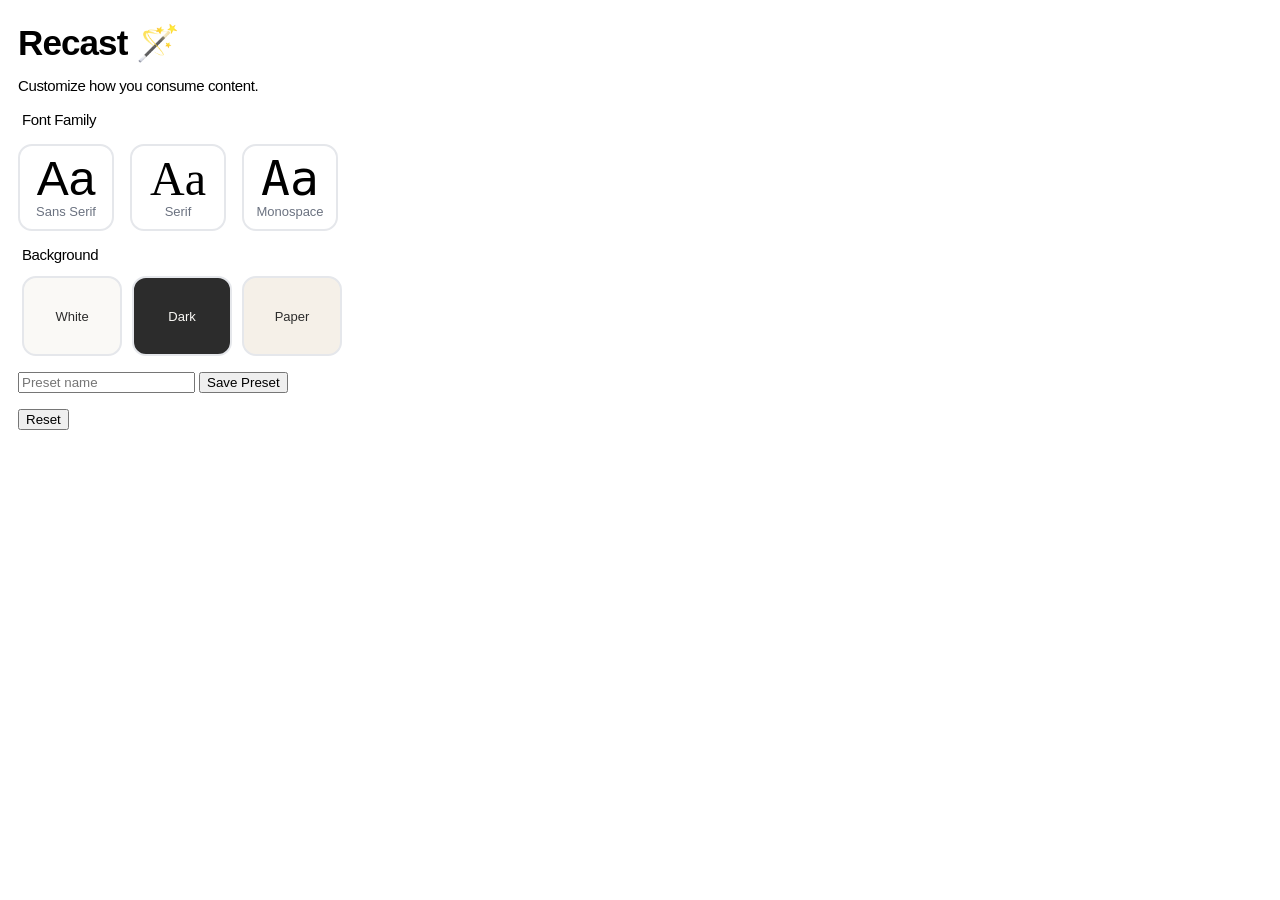
==== recast/popup.html @ fa98fd97 "Updated background colors - changed to three background colors to match font card layout - fixed sav" ====
<!DOCTYPE html>
<html lang="en">
  <head>
    <meta charset="UTF-8" />
    <meta http-equiv="X-UA-Compatible" content="IE=edge" />
    <meta name="viewport" content="width=device-width, initial-scale=1.0" />
    <link rel="stylesheet" href="./popup.css" />
  </head>
  <body>
    <template id="li_template">
      <li>
        <a>
          <h3 class="title">Type Tuner</h3>
          <p class="pathname">Font</p>
        </a>
      </li>
    </template>

    <h1>Recast 🪄</h1>
    <h2>Customize how you consume content.</h2>


  <!-- following tutorial to implement drop down menu. I will be replacing the content with CSS style sheets like Eric mentioned which will take over the page and control the font.
  https://www.codingnepalweb.com/custom-select-menu-html-javascript/#google_vignette  -->
    <!-- <article> 
    <form class="wrapper">
      <div class="select-btn"> -->
        <!-- telling me what inline elements go within form element
        this item is a clickable caption for the font inputs options
        https://www.google.com/search?q=what+inline+elements+need+to+go+inside+%3Cform%3E&sca_esv=91f788fc0d48d683&rlz=1C5CHFA_enCA864CA864&biw=1728&bih=962&sxsrf=ANbL-n4gHsT0a3Y3aX4L5mB_ji6H3YlSgg%3A1775617497151&ei=2cXVafDzCM2A5OMPr-3puA0&ved=0ahUKEwiwxLLRot2TAxVNAHkGHa92GtcQ4dUDCBE&uact=5&oq=what+inline+elements+need+to+go+inside+%3Cform%3E&gs_lp=[base64]&sclient=gws-wiz-serp -->
        <!-- <label>Select font-family</label> -->
        <!-- don't need "search" -->
        <!-- <i>▾</i>
      </div> -->

    <div class="font-section">
      <label>Font Family</label>
      <div class="fonts">
        <button class="font-card" data-font="Sans-serif">
          <span class="font-preview" style="font-family:'Inter', sans-serif;">Aa</span>
          <span class="font-label">Sans Serif</span>
        </button>
        <button class="font-card" data-font="Serif">
          <span class="font-preview" style="font-family: 'Times New Roman', serif;">Aa</span>
          <span class="font-label">Serif</span>
        </button>
        <button class="font-card" data-font="Mono">
          <span class="font-preview" style="font-family: 'Roboto Mono', monospace;">Aa</span>
          <span class="font-label">Monospace</span>
        </button>
      </div>
    </div>

      <div class="content">
        <!-- changed search to option -->
        <ul class="options"></ul>
      </div>
    </form>
  <p id="font-description"></p>

      <div class="bg-color">
        <label>Background</label>
          <div class="bg-swatches" id="bg-swatches">
            <!-- https://developer.mozilla.org/en-US/docs/Web/HTML/How_to/Use_data_attributes -->
            <!-- needed a way to store the hex color value on each swatch button so applyBackground and savePreset could read it back when clicked -->
            <!-- learned that data-color lets me attach the hex value directly to the element so JavaScript can access it with dataset.color without needing a separate variable, easier shortcut for me -->
            <button class="swatch font-card" data-color="#FAF9F6" style="background:#FAF9F6;" title="White">
              <span class="font-label" style="color: #2c2c2c;">White</span>
            </button>
            <button class="swatch font-card" data-color="#2c2c2c" style="background:#2c2c2c;" title="Dark">
              <span class="font-label" style="color: #FAF9F6;">Dark</span>
            </button>
            <button class="swatch font-card" data-color="#F5F0E8" style="background:#F5F0E8;" title="Paper">
              <span class="font-label" style="color: #2c2c2c;">Paper</span>
            </button>
          </div>
      </div>

      <form class="preset-form"> 
        <!-- taken and changed from forms-params-storage tutorial -->
        <!-- https://github.com/typography-interaction-2526/forms-params-storage -->
        <!-- Different types can control what is allowed: https://developer.mozilla.org/en-US/docs/Web/HTML/Element/input -->
        <input id="pre" name="preset" placeholder="Preset name" required type="text">
        <button id="save">Save Preset</button>
      </form>

        <ul id="preset-list"></ul>


      </article>
        <button id="resetBtn">Reset</button>

    
      <script src="script.js"></script>
      <script src="background.js"></script>
      <script src="presets.js"></script>

  </body>
</html>
---- recast/popup.css ----
body {
  width: 20rem;
  padding-inline: 10px;
  padding-block-end: 20px;
  /* width: 300px; */
    border-radius: 12px;
  overflow: hidden;
}

/* pasted from Figma prototype, will change to relative units down the line
https://www.figma.com/design/0U98ZUQkZn9AKklQUUK5xy/Lucy-Trepanier?node-id=302-252&m=dev */

h1 {
  font-family: "Inter", sans-serif;
  color: #000;
  font-size: 35px;
  font-style: normal;
  font-weight: 700;
  line-height: normal;
  letter-spacing: -0.9px;
  padding-block-end: 0;
  margin-block-end: 0;
}

/* pasted from Figma prototype, will change to relative units down the line
https://www.figma.com/design/0U98ZUQkZn9AKklQUUK5xy/Lucy-Trepanier?node-id=302-252&m=dev */

h2 {
  color: #000;
  font-family: "Inter", sans-serif;
  font-size: 15px;
  font-style: normal;
  font-weight: 400;
  line-height: normal;
  letter-spacing: -0.39px;
  padding-block-end: 5px;
}

/* pasted from Figma prototype, will change to relative units down the line
https://www.figma.com/design/0U98ZUQkZn9AKklQUUK5xy/Lucy-Trepanier?node-id=302-252&m=dev */

h3 {
  color: #7F7F7F;
  font-family: "Inter", sans-serif;
  font-size: 9px;
  font-style: normal;
  font-weight: 600;
  line-height: normal;
  letter-spacing: 0.27px;
  padding-block-start: 10px;
}

/* pasted from Figma prototype, will change to relative units down the line
https://www.figma.com/design/0U98ZUQkZn9AKklQUUK5xy/Lucy-Trepanier?node-id=302-252&m=dev */

.font {
  height: 32px;
    /* background: #f0f0f0; */
  /* border: 1px solid #ccc; */
  border-radius: 4px;
  padding-inline-start: 8px;
    /* padding: 8px; */
  display: flex;
  align-items: center;
}

/* pasted from Figma prototype, will change to relative units down the line
https://www.figma.com/design/0U98ZUQkZn9AKklQUUK5xy/Lucy-Trepanier?node-id=302-252&m=dev */


.font-details-row {
  display: flex;
  gap: 10px;
  /* width: 100% */
}

.font-details {
  flex: 1;
  height: 32px;
  /* border: 1px solid #ccc; */
  border-radius: 4px;
  padding-inline-start: 8px;
  display: flex;
  align-items: center;
  margin-block-start: 10px;
}

.font-details-col {
  flex: 1;
}

/* pasted from Figma prototype, will change to relative units down the line
https://www.figma.com/design/0U98ZUQkZn9AKklQUUK5xy/Lucy-Trepanier?node-id=302-252&m=dev */

p {
  color: #000;
  font-family: "Inter", sans-serif;
  font-size: 13px;
  font-style: normal;
  font-weight: 400;
  line-height: normal;
  letter-spacing: -0.39px;
}

ul {
  list-style-type: none;
  padding-inline-start: 0;
  margin: 0;
}

li:nth-child(odd) {
  background: #80808030;
}

li:nth-child(even) {
  background: #ffffff;
}

h3,
p {
  margin: 0;
}

.select-btn{
  display: flex;
  /* flex-direction: column; */
  gap: 10px;
  padding-block: 10px;
  padding-inline-start: 13px;
  border: 1px solid #ccc;
  border-radius: 7px;
  justify-content: space-between;
  padding-inline-end: 15px;
  justify-content: space-between;

  span {
    color: #000;
    font-family: "Inter", sans-serif;
    font-size: 13px;
    font-style: normal;
    font-weight: 400;
    line-height: normal;
    letter-spacing: -0.39px;
  }

  i {
    font-size: larger;
  }
}

.wrapper.active .select-btn i{
  transform: rotate(-180deg);
}
.content{
  display: none;
  /* padding: 20px; */
  /* margin-top: 15px; */
  /* background: #fff; */
  border-radius: 7px;
  /* box-shadow: 0 10px 25px rgba(0,0,0,0.1); */
}
.wrapper.active .content{
  display: block;
}

.content .options{

  color: #000;
  font-family: "Inter", sans-serif;
  font-size: 13px;
  font-style: normal;
  font-weight: 400;
  line-height: normal;
  letter-spacing: -0.39px;

}
.options::-webkit-scrollbar{
  width: 7px;
}
.options::-webkit-scrollbar-track{
  background: #f1f1f1;
  border-radius: 25px;
}
.options::-webkit-scrollbar-thumb{
  background: #ccc;
  border-radius: 25px;
}

.options li {
  height: 35px;
  padding-inline-start: 13px;
  font-size: 13px;
  border-radius: 0;
  display: flex;
  align-items: center;
}

#resetBtn {
  margin-block-start: 1rem;
}

/* from figma why I have px */

#font-description {
  color:#757575;
  margin-block-start: 8px;
  font-family: "Inter", sans-serif;
  font-size: 13px;
  letter-spacing: -0.39px;
  padding-inline-start: 4px;
}

#font-description:empty {
    display: none;
}

label {
  display: block;
  margin-block-end: 8px;
  /* margin-block-start: 15px; */
  padding-inline-start: 4px;
  color: black;
  font-family: "Inter", sans-serif;
  font-size: 15px;
  font-weight: 500;
  letter-spacing: -0.39px;
}

.bg-swatches {
  display: flex;
  gap: 10px;
  padding-inline-start: 4px;
}

/* from figma why I have px */

.swatch {
  width: 35px;
  height: 35px;
  border-radius: 3px;
  border: 1px solid #757575;
}

.preset-form {
    margin-block-start: 1rem;
}

/* from figma, using px and the extension is so small */

.fonts {
  display: flex;
  flex-direction: row;
  gap: 16px;
  margin-block-end: 15px;
}

.font-section {
  display: flex;
  flex-direction: column;
  gap: 8px;
}


.font-card {
  display: flex;
  flex: 1;
  flex-direction: column;
  align-items: center;
  justify-content: center;
  gap: 8px;
  border-radius: 14px;
  border: 2px solid #E5E7EB;
  background: white;
  cursor: pointer;
  padding-block: 10px;
}

.font-preview {
  padding-block-start: 5px;
  font-size: 48px;
  font-weight: 500;
  line-height: 35px;
}

.font-label {
  font-size: 13px;
  color: #6B7280;
  /* padding-block-start: 15px; */
}

.swatch.font-card {
  width: 100px;
  height: 80px;
  border-radius: 14px;
  flex: none;
  margin-block-start: 5px;
}
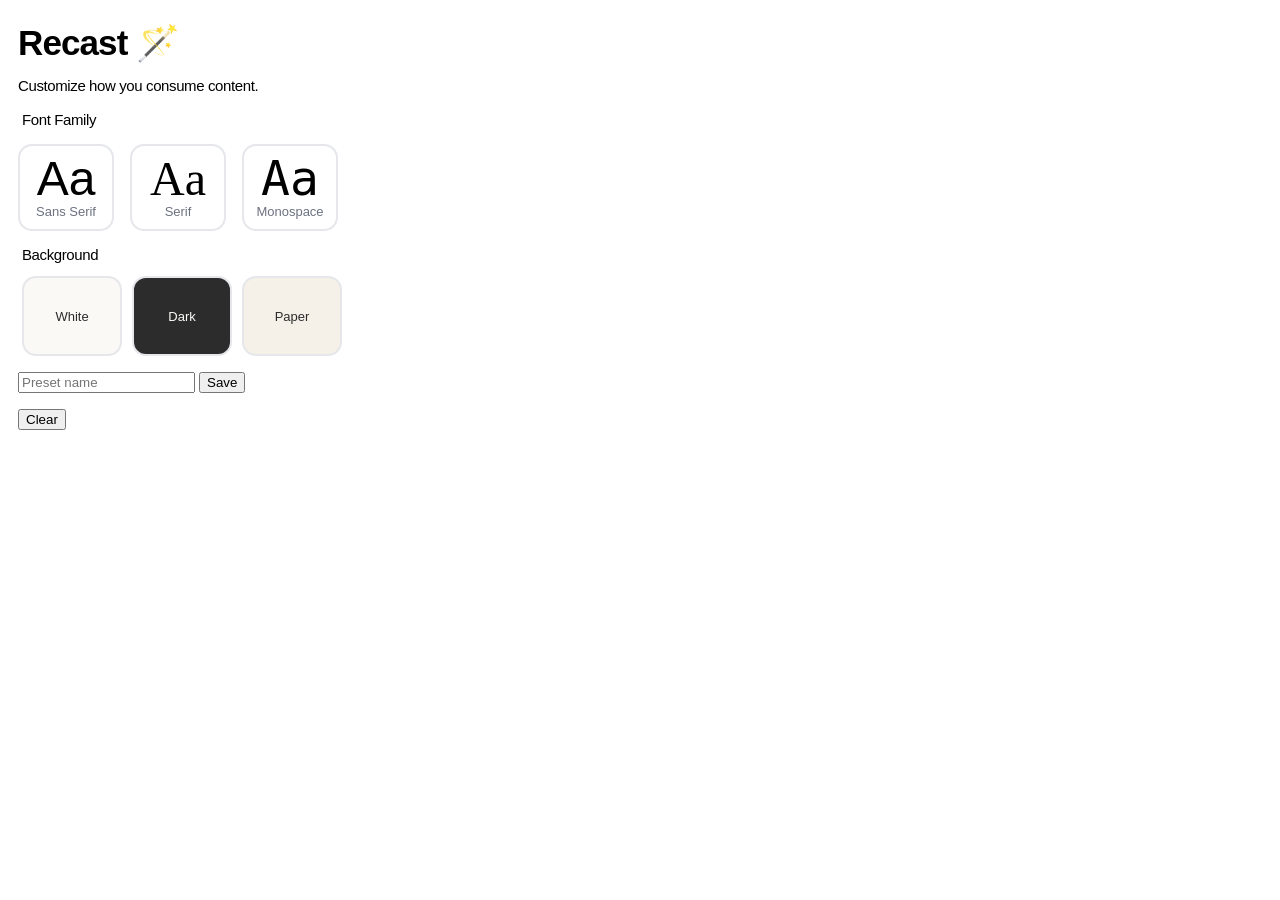
==== commit ca253bc8: "Favicon and feedback - added border on select - new icon I designed" ====
--- a/recast/popup.html
+++ b/recast/popup.html
@@ -81,14 +81,14 @@
         <!-- https://github.com/typography-interaction-2526/forms-params-storage -->
         <!-- Different types can control what is allowed: https://developer.mozilla.org/en-US/docs/Web/HTML/Element/input -->
         <input id="pre" name="preset" placeholder="Preset name" required type="text">
-        <button id="save">Save Preset</button>
+        <button id="save">Save</button>
       </form>
 
         <ul id="preset-list"></ul>
 
 
       </article>
-        <button id="resetBtn">Reset</button>
+        <button id="resetBtn">Clear</button>
 
     
       <script src="script.js"></script>
--- a/recast/popup.css
+++ b/recast/popup.css
@@ -295,3 +295,7 @@
   flex: none;
   margin-block-start: 5px;
 }
+
+.font-card.active {
+  border: 2px solid #000;
+}
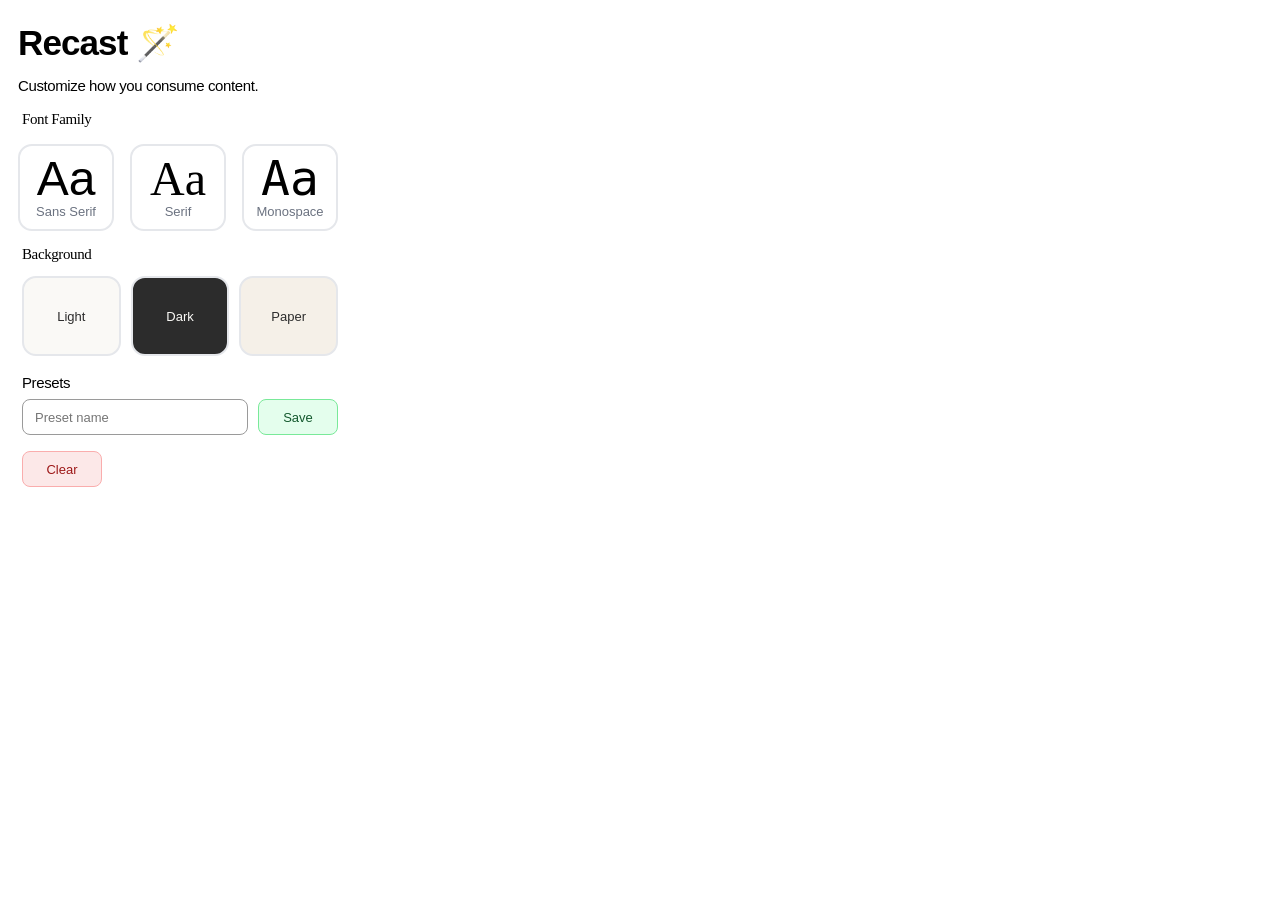
==== commit b26d8d2e: "Preset styling - changed button forms - updated preset list styling - removed old classes - renaming" ====
--- a/recast/popup.html
+++ b/recast/popup.html
@@ -64,8 +64,8 @@
             <!-- https://developer.mozilla.org/en-US/docs/Web/HTML/How_to/Use_data_attributes -->
             <!-- needed a way to store the hex color value on each swatch button so applyBackground and savePreset could read it back when clicked -->
             <!-- learned that data-color lets me attach the hex value directly to the element so JavaScript can access it with dataset.color without needing a separate variable, easier shortcut for me -->
-            <button class="swatch font-card" data-color="#FAF9F6" style="background:#FAF9F6;" title="White">
-              <span class="font-label" style="color: #2c2c2c;">White</span>
+            <button class="swatch font-card" data-color="#FAF9F6" style="background:#FAF9F6;" title="Light">
+              <span class="font-label" style="color: #2c2c2c;">Light</span>
             </button>
             <button class="swatch font-card" data-color="#2c2c2c" style="background:#2c2c2c;" title="Dark">
               <span class="font-label" style="color: #FAF9F6;">Dark</span>
@@ -76,15 +76,21 @@
           </div>
       </div>
 
+      <div class="preset-section">
+        <p class="preset-title">Presets</p>
+
       <form class="preset-form"> 
         <!-- taken and changed from forms-params-storage tutorial -->
         <!-- https://github.com/typography-interaction-2526/forms-params-storage -->
         <!-- Different types can control what is allowed: https://developer.mozilla.org/en-US/docs/Web/HTML/Element/input -->
         <input id="pre" name="preset" placeholder="Preset name" required type="text">
-        <button id="save">Save</button>
+        <!-- https://developer.mozilla.org/en-US/docs/Web/HTML/Reference/Elements/input/submit -->
+        <!-- based on michaels feedback using input for user text entry and submit for handling save action -->
+         <button type="submit">Save</button>
       </form>
 
         <ul id="preset-list"></ul>
+      </div>
 
 
       </article>
--- a/recast/popup.css
+++ b/recast/popup.css
@@ -53,45 +53,6 @@
 /* pasted from Figma prototype, will change to relative units down the line
 https://www.figma.com/design/0U98ZUQkZn9AKklQUUK5xy/Lucy-Trepanier?node-id=302-252&m=dev */
 
-.font {
-  height: 32px;
-    /* background: #f0f0f0; */
-  /* border: 1px solid #ccc; */
-  border-radius: 4px;
-  padding-inline-start: 8px;
-    /* padding: 8px; */
-  display: flex;
-  align-items: center;
-}
-
-/* pasted from Figma prototype, will change to relative units down the line
-https://www.figma.com/design/0U98ZUQkZn9AKklQUUK5xy/Lucy-Trepanier?node-id=302-252&m=dev */
-
-
-.font-details-row {
-  display: flex;
-  gap: 10px;
-  /* width: 100% */
-}
-
-.font-details {
-  flex: 1;
-  height: 32px;
-  /* border: 1px solid #ccc; */
-  border-radius: 4px;
-  padding-inline-start: 8px;
-  display: flex;
-  align-items: center;
-  margin-block-start: 10px;
-}
-
-.font-details-col {
-  flex: 1;
-}
-
-/* pasted from Figma prototype, will change to relative units down the line
-https://www.figma.com/design/0U98ZUQkZn9AKklQUUK5xy/Lucy-Trepanier?node-id=302-252&m=dev */
-
 p {
   color: #000;
   font-family: "Inter", sans-serif;
@@ -108,103 +69,16 @@
   margin: 0;
 }
 
-li:nth-child(odd) {
-  background: #80808030;
-}
-
-li:nth-child(even) {
-  background: #ffffff;
-}
-
 h3,
 p {
   margin: 0;
 }
 
-.select-btn{
-  display: flex;
-  /* flex-direction: column; */
-  gap: 10px;
-  padding-block: 10px;
-  padding-inline-start: 13px;
-  border: 1px solid #ccc;
-  border-radius: 7px;
-  justify-content: space-between;
-  padding-inline-end: 15px;
-  justify-content: space-between;
-
-  span {
-    color: #000;
-    font-family: "Inter", sans-serif;
-    font-size: 13px;
-    font-style: normal;
-    font-weight: 400;
-    line-height: normal;
-    letter-spacing: -0.39px;
-  }
-
-  i {
-    font-size: larger;
-  }
-}
-
-.wrapper.active .select-btn i{
-  transform: rotate(-180deg);
-}
-.content{
-  display: none;
-  /* padding: 20px; */
-  /* margin-top: 15px; */
-  /* background: #fff; */
-  border-radius: 7px;
-  /* box-shadow: 0 10px 25px rgba(0,0,0,0.1); */
-}
-.wrapper.active .content{
-  display: block;
-}
-
-.content .options{
-
-  color: #000;
-  font-family: "Inter", sans-serif;
-  font-size: 13px;
-  font-style: normal;
-  font-weight: 400;
-  line-height: normal;
-  letter-spacing: -0.39px;
-
-}
-.options::-webkit-scrollbar{
-  width: 7px;
-}
-.options::-webkit-scrollbar-track{
-  background: #f1f1f1;
-  border-radius: 25px;
-}
-.options::-webkit-scrollbar-thumb{
-  background: #ccc;
-  border-radius: 25px;
-}
-
-.options li {
-  height: 35px;
-  padding-inline-start: 13px;
-  font-size: 13px;
-  border-radius: 0;
-  display: flex;
-  align-items: center;
-}
-
-#resetBtn {
-  margin-block-start: 1rem;
-}
-
 /* from figma why I have px */
 
 #font-description {
   color:#757575;
   margin-block-start: 8px;
-  font-family: "Inter", sans-serif;
   font-size: 13px;
   letter-spacing: -0.39px;
   padding-inline-start: 4px;
@@ -220,7 +94,6 @@
   /* margin-block-start: 15px; */
   padding-inline-start: 4px;
   color: black;
-  font-family: "Inter", sans-serif;
   font-size: 15px;
   font-weight: 500;
   letter-spacing: -0.39px;
@@ -230,19 +103,6 @@
   display: flex;
   gap: 10px;
   padding-inline-start: 4px;
-}
-
-/* from figma why I have px */
-
-.swatch {
-  width: 35px;
-  height: 35px;
-  border-radius: 3px;
-  border: 1px solid #757575;
-}
-
-.preset-form {
-    margin-block-start: 1rem;
 }
 
 /* from figma, using px and the extension is so small */
@@ -259,7 +119,6 @@
   flex-direction: column;
   gap: 8px;
 }
-
 
 .font-card {
   display: flex;
@@ -292,10 +151,94 @@
   width: 100px;
   height: 80px;
   border-radius: 14px;
-  flex: none;
+  /* flex: none; */
   margin-block-start: 5px;
 }
 
-.font-card.active {
+.font-section .font-card.active {
   border: 2px solid #000;
 }
+
+#bg-swatches .swatch.active {
+  border: 2px solid #000;
+}
+
+#bg-swatches .dark-swatch.active {
+  border: 2px solid #2c2c2c;
+  outline: 2px solid #fff;
+  outline-offset: 2px;
+}
+
+.preset-section {
+  margin-block-start: 18px;
+}
+
+.preset-title {
+  font-size: 15px;
+  font-weight: 500;
+  color: #000;
+  margin-block: 8px;
+  margin-inline-start: 4px;
+}
+
+.preset-form {
+  display: flex;
+  gap: 10px;
+  padding-inline-start: 4px;
+  align-items: stretch;
+}
+
+.preset-form input {
+  flex: 1;
+  min-width: 0;
+  padding-block: 8px;
+  padding-inline: 12px;
+  border: 1px solid #9a9a9a;
+  border-radius: 8px;
+  font-size: 13px;
+  height: 36px;
+  box-sizing: border-box;
+}
+
+.preset-form button,
+#preset-list button,
+#resetBtn {
+  width: 80px;
+  height: 36px;
+  box-sizing: border-box;
+  border: 1px solid #bfc3c9;
+  border-radius: 8px;
+  background: #f7f7f7;
+  font-size: 13px;
+  cursor: pointer;
+  flex-shrink: 0;
+}
+
+#preset-list {
+  margin-block-start: 4px;
+  padding-inline-start: 0;
+}
+
+#preset-list li {
+  display: flex;
+  align-items: center;
+  justify-content: space-between;
+  padding-block: 10px;
+  border-bottom: 1px solid #d9d9d9;
+  font-size: 13px;
+  padding-inline-start: 4px;
+}
+
+#resetBtn {
+  background: #fce8e8;
+  border-color: #faadad;
+  color: #9d1818;
+  margin-block-start: 12px;
+  margin-inline-start: 4px;
+}
+
+.preset-form button {
+  background: #e4feed;
+  border-color: #79e999;
+  color: #14592e;
+}
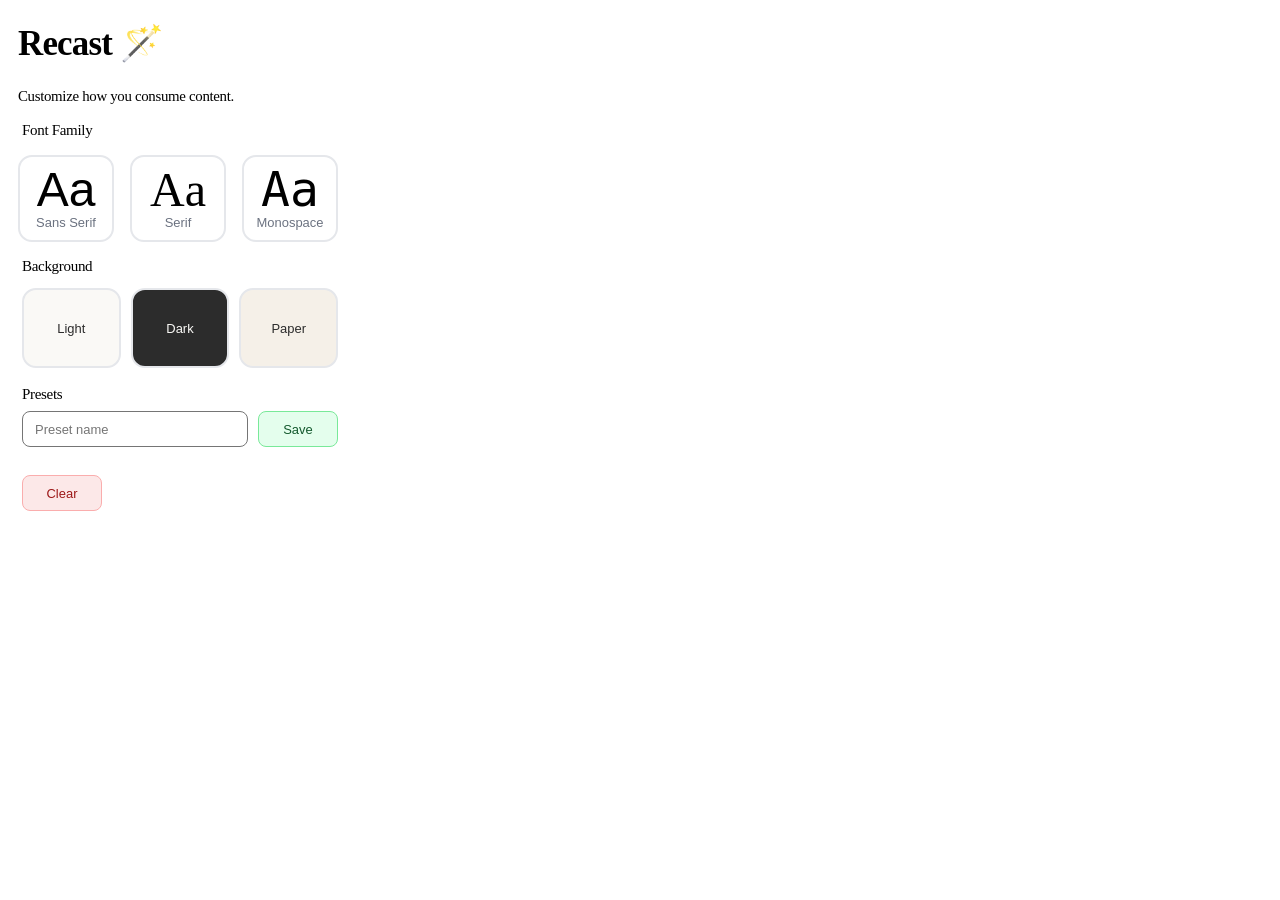
==== commit 0ebf25fc: "Added reset + cleaned CSS - reordered, deleted comments, made variables for CSS structure - converte" ====
--- a/recast/popup.html
+++ b/recast/popup.html
@@ -4,6 +4,7 @@
     <meta charset="UTF-8" />
     <meta http-equiv="X-UA-Compatible" content="IE=edge" />
     <meta name="viewport" content="width=device-width, initial-scale=1.0" />
+    <link href="reset.css"rel="stylesheet">
     <link rel="stylesheet" href="./popup.css" />
   </head>
   <body>
@@ -76,6 +77,8 @@
           </div>
       </div>
 
+      <p id="bg-description"></p>
+
       <div class="preset-section">
         <p class="preset-title">Presets</p>
 
--- a/recast/popup.css
+++ b/recast/popup.css
@@ -1,72 +1,57 @@
+:root {
+  --font: "Inter", sans-serif;
+  --color-text: #000;
+  --color-muted: #757575;
+  --color-border: #E5E7EB;
+  --color-dark: #2c2c2c;
+  --radius-card: 14px;
+  --radius-btn: 8px;
+}
+
 body {
   width: 20rem;
-  padding-inline: 10px;
-  padding-block-end: 20px;
-  /* width: 300px; */
-    border-radius: 12px;
+  padding-inline: 0.625rem;
+  padding-block-end: 1.25rem;
+  border-radius: 12px;
   overflow: hidden;
 }
 
-/* pasted from Figma prototype, will change to relative units down the line
-https://www.figma.com/design/0U98ZUQkZn9AKklQUUK5xy/Lucy-Trepanier?node-id=302-252&m=dev */
+h1, h2, h3, p {
+  font-family: var(--font-main);
+  color: var(--color-text);
+  font-style: normal;
+  line-height: normal;
+}
 
 h1 {
-  font-family: "Inter", sans-serif;
-  color: #000;
-  font-size: 35px;
-  font-style: normal;
+  font-size: 2.18rem;
   font-weight: 700;
-  line-height: normal;
-  letter-spacing: -0.9px;
-  padding-block-end: 0;
-  margin-block-end: 0;
-}
-
-/* pasted from Figma prototype, will change to relative units down the line
-https://www.figma.com/design/0U98ZUQkZn9AKklQUUK5xy/Lucy-Trepanier?node-id=302-252&m=dev */
+  letter-spacing: -0.05rem;
+}
 
 h2 {
-  color: #000;
-  font-family: "Inter", sans-serif;
-  font-size: 15px;
-  font-style: normal;
+  font-size: 0.93rem;
   font-weight: 400;
-  line-height: normal;
-  letter-spacing: -0.39px;
-  padding-block-end: 5px;
-}
-
-/* pasted from Figma prototype, will change to relative units down the line
-https://www.figma.com/design/0U98ZUQkZn9AKklQUUK5xy/Lucy-Trepanier?node-id=302-252&m=dev */
+  letter-spacing: -0.02rem;
+  padding-block-end: 0.31rem;
+}
 
 h3 {
-  color: #7F7F7F;
-  font-family: "Inter", sans-serif;
-  font-size: 9px;
-  font-style: normal;
+  color: var(--color-muted);
+  font-size: 0.56rem;
   font-weight: 600;
-  line-height: normal;
-  letter-spacing: 0.27px;
-  padding-block-start: 10px;
-}
-
-/* pasted from Figma prototype, will change to relative units down the line
-https://www.figma.com/design/0U98ZUQkZn9AKklQUUK5xy/Lucy-Trepanier?node-id=302-252&m=dev */
+  letter-spacing: 0.016rem;
+  padding-block-start: 0.625rem;
+}
 
 p {
-  color: #000;
-  font-family: "Inter", sans-serif;
-  font-size: 13px;
-  font-style: normal;
+  font-size: 0.812rem;
   font-weight: 400;
-  line-height: normal;
-  letter-spacing: -0.39px;
+  letter-spacing: -0.02rem;
 }
 
 ul {
   list-style-type: none;
-  padding-inline-start: 0;
-  margin: 0;
 }
 
 h3,
@@ -74,50 +59,48 @@
   margin: 0;
 }
 
-/* from figma why I have px */
+label {
+  display: block;
+  margin-block-end: 0.5rem;
+  padding-inline-start: 0.25rem;
+  color: black;
+  font-size: 0.94rem;
+  font-weight: 500;
+  letter-spacing: -0.02rem;
+}
+
+#font-description,
+#bg-description {
+  color: var(--color-muted);
+  font-size: 0.81rem;
+}
 
 #font-description {
-  color:#757575;
-  margin-block-start: 8px;
-  font-size: 13px;
-  letter-spacing: -0.39px;
-  padding-inline-start: 4px;
+  margin-block-end: 0.63rem;
 }
 
 #font-description:empty {
     display: none;
 }
 
-label {
-  display: block;
-  margin-block-end: 8px;
-  /* margin-block-start: 15px; */
-  padding-inline-start: 4px;
-  color: black;
-  font-size: 15px;
-  font-weight: 500;
-  letter-spacing: -0.39px;
-}
-
-.bg-swatches {
-  display: flex;
-  gap: 10px;
-  padding-inline-start: 4px;
-}
-
-/* from figma, using px and the extension is so small */
+#bg-description {
+  padding-block-start: 0.94rem;
+}
+
+#bg-description:empty {
+    display: none;
+}
+
+.font-section {
+  display: flex;
+  flex-direction: column;
+  gap: 0.5rem;
+}
 
 .fonts {
   display: flex;
   flex-direction: row;
-  gap: 16px;
-  margin-block-end: 15px;
-}
-
-.font-section {
-  display: flex;
-  flex-direction: column;
-  gap: 8px;
+  gap: 1rem;
 }
 
 .font-card {
@@ -126,119 +109,144 @@
   flex-direction: column;
   align-items: center;
   justify-content: center;
-  gap: 8px;
-  border-radius: 14px;
-  border: 2px solid #E5E7EB;
+  gap: 0.5rem;
+  border-radius: var(--radius-card);
+  border: 0.13rem solid var(--color-border);
   background: white;
   cursor: pointer;
-  padding-block: 10px;
+  padding-block: 0.63rem;
 }
 
 .font-preview {
-  padding-block-start: 5px;
-  font-size: 48px;
+  padding-block-start: 0.31rem;
+  font-size: 3rem;
   font-weight: 500;
-  line-height: 35px;
+  line-height: 2.19rem;
 }
 
 .font-label {
-  font-size: 13px;
+  font-size: 0.81rem;
   color: #6B7280;
-  /* padding-block-start: 15px; */
 }
 
 .swatch.font-card {
-  width: 100px;
-  height: 80px;
-  border-radius: 14px;
-  /* flex: none; */
-  margin-block-start: 5px;
+  width: 6.25rem;
+  height: 5rem;
+  border-radius: var(--radius-card);
+  margin-block-start: 0.31rem;
 }
 
 .font-section .font-card.active {
-  border: 2px solid #000;
+  border: 0.13rem solid var(--color-text);
+}
+
+.bg-swatches {
+  display: flex;
+  gap: 0.63rem;
+  padding-inline-start: 0.25rem;
 }
 
 #bg-swatches .swatch.active {
-  border: 2px solid #000;
+  border: 0.13rem solid var(--color-text);
 }
 
 #bg-swatches .dark-swatch.active {
-  border: 2px solid #2c2c2c;
-  outline: 2px solid #fff;
-  outline-offset: 2px;
+  border: 0.13rem solid var(--color-dark);
+  outline: 0.13rem solid #fff;
+  outline-offset: 0.13rem;
 }
 
 .preset-section {
-  margin-block-start: 18px;
+  margin-block-start: 1.13rem;
 }
 
 .preset-title {
-  font-size: 15px;
+  font-size: 0.94rem;
   font-weight: 500;
-  color: #000;
-  margin-block: 8px;
-  margin-inline-start: 4px;
+  color: var(--color-text);
+  margin-block: 0.5rem;
+  margin-inline-start: 0.25rem;
 }
 
 .preset-form {
   display: flex;
-  gap: 10px;
-  padding-inline-start: 4px;
+  gap: 0.63rem;
+  padding-inline-start: 0.25rem;
   align-items: stretch;
 }
 
 .preset-form input {
   flex: 1;
   min-width: 0;
-  padding-block: 8px;
-  padding-inline: 12px;
-  border: 1px solid #9a9a9a;
-  border-radius: 8px;
-  font-size: 13px;
-  height: 36px;
-  box-sizing: border-box;
+  padding-block: 0.5rem;
+  padding-inline: 0.75rem;
+  border: 0.06rem solid var(--color-muted);
+  border-radius: var(--radius-btn);
+  font-size: 0.81rem;
+  height: 2.25rem;
+  box-sizing: border-box;
+}
+
+#preset-list {
+  width: 100%;
+  padding-inline-start: 0.25rem;
+}
+
+#preset-list li {
+  display: flex;
+  align-items: center;
+  justify-content: space-between;
+  padding-block: 0.63rem;
+  padding-inline-start: 0.75rem;
+  padding-inline-end: 0.5rem;
+  font-size: 0.94rem;
+  border-radius: 0.63rem;
+  box-sizing: border-box;
+  overflow: hidden;
+  margin-block: 0.5rem;
+}
+
+/* buttons don't inherit text color from their parent by default due to browser default styles */
+/* https://developer.mozilla.org/en-US/docs/Web/CSS/inherit */
+/* I learned that color, inherit passes the color down from the li so the delete button matches whether the preset is light or dark without me having to set it twice */
+#preset-list button {
+  width: 4.25rem;
+  height: auto;
+  font-size: 0.81rem;
+  padding-block: 0.38rem;
+  padding-inline: 0.56rem;
+  color: inherit;
+  flex-shrink: 0;
+  box-sizing: border-box;
+  border-radius: var(--radius-btn);
+  cursor: pointer;
+  background: rgba(190, 190, 190, 0.222);
+  border: 0.03rem solid rgba(128, 128, 128, 0.25);
 }
 
 .preset-form button,
-#preset-list button,
 #resetBtn {
-  width: 80px;
-  height: 36px;
-  box-sizing: border-box;
-  border: 1px solid #bfc3c9;
-  border-radius: 8px;
+  width: 5rem;
+  height: 2.25rem;
+  box-sizing: border-box;
+  border: 0.06rem solid #bfc3c9;
+  border-radius: var(--radius-btn);
   background: #f7f7f7;
-  font-size: 13px;
+  font-size: 0.81rem;
   cursor: pointer;
   flex-shrink: 0;
 }
 
-#preset-list {
-  margin-block-start: 4px;
-  padding-inline-start: 0;
-}
-
-#preset-list li {
-  display: flex;
-  align-items: center;
-  justify-content: space-between;
-  padding-block: 10px;
-  border-bottom: 1px solid #d9d9d9;
-  font-size: 13px;
-  padding-inline-start: 4px;
+.preset-form button {
+  background: #e4feed;
+  border-color: #79e999;
+  color: #14592e;
 }
 
 #resetBtn {
   background: #fce8e8;
   border-color: #faadad;
   color: #9d1818;
-  margin-block-start: 12px;
-  margin-inline-start: 4px;
-}
-
-.preset-form button {
-  background: #e4feed;
-  border-color: #79e999;
-  color: #14592e;
+  margin-block-start: 0.75rem;
+  margin-inline-start: 0.25rem;
 }
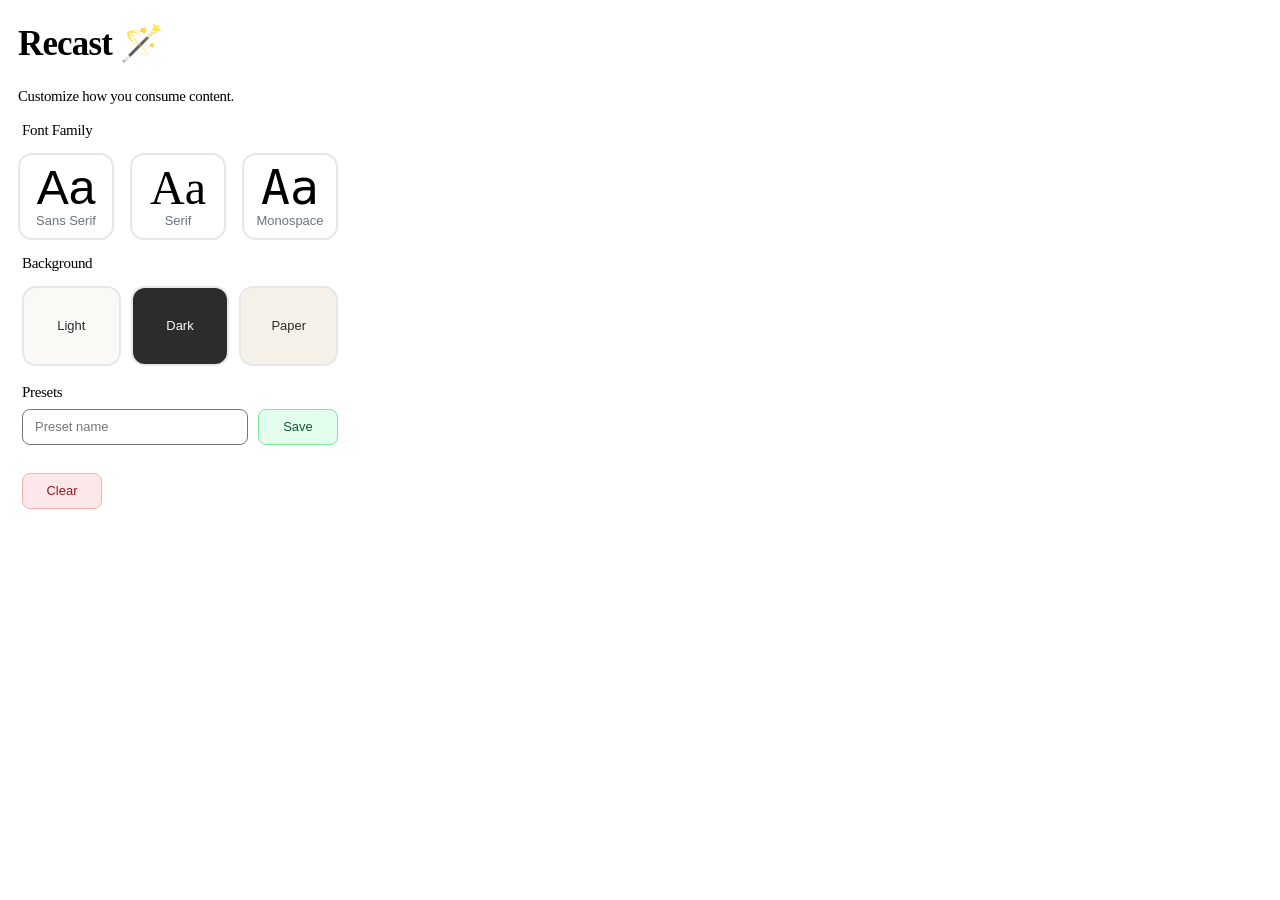
==== commit 66ac5436: "Cleaned HTML - HTML scrape - turned to tabs not spaces - removed divs and replaced with section - fi" ====
--- a/recast/popup.html
+++ b/recast/popup.html
@@ -1,108 +1,87 @@
 <!DOCTYPE html>
 <html lang="en">
-  <head>
-    <meta charset="UTF-8" />
-    <meta http-equiv="X-UA-Compatible" content="IE=edge" />
-    <meta name="viewport" content="width=device-width, initial-scale=1.0" />
-    <link href="reset.css"rel="stylesheet">
-    <link rel="stylesheet" href="./popup.css" />
-  </head>
-  <body>
-    <template id="li_template">
-      <li>
-        <a>
-          <h3 class="title">Type Tuner</h3>
-          <p class="pathname">Font</p>
-        </a>
-      </li>
-    </template>
+	<head>
+		<meta charset="UTF-8" />
+		<meta http-equiv="X-UA-Compatible" content="IE=edge" />
+		<meta name="viewport" content="width=device-width, initial-scale=1.0" />
+		<link href="reset.css"rel="stylesheet">
+		<link rel="stylesheet" href="./popup.css" />
+	</head>
+<body>
 
-    <h1>Recast 🪄</h1>
-    <h2>Customize how you consume content.</h2>
+	<template id="li_template">
+		<li>
+			<a>
+				<h3 class="title">Type Tuner</h3>
+				<p class="pathname">Font</p>
+			</a>
+		</li>
+	</template>
 
+	<header>
+		<h1>Recast 🪄</h1>
+		<h2>Customize how you consume content.</h2>
+	</header>
 
-  <!-- following tutorial to implement drop down menu. I will be replacing the content with CSS style sheets like Eric mentioned which will take over the page and control the font.
-  https://www.codingnepalweb.com/custom-select-menu-html-javascript/#google_vignette  -->
-    <!-- <article> 
-    <form class="wrapper">
-      <div class="select-btn"> -->
-        <!-- telling me what inline elements go within form element
-        this item is a clickable caption for the font inputs options
-        https://www.google.com/search?q=what+inline+elements+need+to+go+inside+%3Cform%3E&sca_esv=91f788fc0d48d683&rlz=1C5CHFA_enCA864CA864&biw=1728&bih=962&sxsrf=ANbL-n4gHsT0a3Y3aX4L5mB_ji6H3YlSgg%3A1775617497151&ei=2cXVafDzCM2A5OMPr-3puA0&ved=0ahUKEwiwxLLRot2TAxVNAHkGHa92GtcQ4dUDCBE&uact=5&oq=what+inline+elements+need+to+go+inside+%3Cform%3E&gs_lp=[base64]&sclient=gws-wiz-serp -->
-        <!-- <label>Select font-family</label> -->
-        <!-- don't need "search" -->
-        <!-- <i>▾</i>
-      </div> -->
+	<main>
+		<section class="font-section">
+			<label>Font Family</label>
+			<div class="fonts">
+				<button class="font-card" data-font="Sans-serif">
+					<span class="font-preview" style="font-family:'Inter', sans-serif;">Aa</span>
+					<span class="font-label">Sans Serif</span>
+				</button>
+				<button class="font-card" data-font="Serif">
+					<span class="font-preview" style="font-family: 'Times New Roman', serif;">Aa</span>
+					<span class="font-label">Serif</span>
+				</button>
+				<button class="font-card" data-font="Mono">
+					<span class="font-preview" style="font-family: 'Roboto Mono', monospace;">Aa</span>
+					<span class="font-label">Monospace</span>
+				</button>
+			</div>
+			<p id="font-description"></p>
+		</section>
 
-    <div class="font-section">
-      <label>Font Family</label>
-      <div class="fonts">
-        <button class="font-card" data-font="Sans-serif">
-          <span class="font-preview" style="font-family:'Inter', sans-serif;">Aa</span>
-          <span class="font-label">Sans Serif</span>
-        </button>
-        <button class="font-card" data-font="Serif">
-          <span class="font-preview" style="font-family: 'Times New Roman', serif;">Aa</span>
-          <span class="font-label">Serif</span>
-        </button>
-        <button class="font-card" data-font="Mono">
-          <span class="font-preview" style="font-family: 'Roboto Mono', monospace;">Aa</span>
-          <span class="font-label">Monospace</span>
-        </button>
-      </div>
-    </div>
+		<section class="bg-color">
+			<label>Background</label>
+				<div class="bg-swatches" id="bg-swatches">
+					<!-- https://developer.mozilla.org/en-US/docs/Web/HTML/How_to/Use_data_attributes -->
+					<!-- needed a way to store the hex color value on each swatch button so applyBackground and savePreset could read it back when clicked -->
+					<!-- learned that data-color lets me attach the hex value directly to the element so JavaScript can access it with dataset.color without needing a separate variable, easier shortcut for me -->
+					<button class="swatch font-card" data-color="#FAF9F6" style="background:#FAF9F6;" title="Light">
+						<span class="font-label" style="color: #2c2c2c;">Light</span>
+					</button>
+					<button class="swatch font-card" data-color="#2c2c2c" style="background:#2c2c2c;" title="Dark">
+						<span class="font-label" style="color: #FAF9F6;">Dark</span>
+					</button>
+					<button class="swatch font-card" data-color="#F5F0E8" style="background:#F5F0E8;" title="Paper">
+						<span class="font-label" style="color: #2c2c2c;">Paper</span>
+					</button>
+				</div>
+				<p id="bg-description"></p>
+		</section>
 
-      <div class="content">
-        <!-- changed search to option -->
-        <ul class="options"></ul>
-      </div>
-    </form>
-  <p id="font-description"></p>
+			<section class="preset-section">
+				<p class="preset-title">Presets</p>
+				<form class="preset-form"> 
+					<!-- taken and changed from forms-params-storage tutorial -->
+					<!-- https://github.com/typography-interaction-2526/forms-params-storage -->
+					<!-- Different types can control what is allowed: https://developer.mozilla.org/en-US/docs/Web/HTML/Element/input -->
+					<input id="pre" name="preset" placeholder="Preset name" required type="text">
+					<!-- https://developer.mozilla.org/en-US/docs/Web/HTML/Reference/Elements/input/submit -->
+					<!-- based on michaels feedback using input for user text entry and submit for handling save action -->
+					<button type="submit">Save</button>
+				</form>
+				<ul id="preset-list"></ul>
+			</section>
 
-      <div class="bg-color">
-        <label>Background</label>
-          <div class="bg-swatches" id="bg-swatches">
-            <!-- https://developer.mozilla.org/en-US/docs/Web/HTML/How_to/Use_data_attributes -->
-            <!-- needed a way to store the hex color value on each swatch button so applyBackground and savePreset could read it back when clicked -->
-            <!-- learned that data-color lets me attach the hex value directly to the element so JavaScript can access it with dataset.color without needing a separate variable, easier shortcut for me -->
-            <button class="swatch font-card" data-color="#FAF9F6" style="background:#FAF9F6;" title="Light">
-              <span class="font-label" style="color: #2c2c2c;">Light</span>
-            </button>
-            <button class="swatch font-card" data-color="#2c2c2c" style="background:#2c2c2c;" title="Dark">
-              <span class="font-label" style="color: #FAF9F6;">Dark</span>
-            </button>
-            <button class="swatch font-card" data-color="#F5F0E8" style="background:#F5F0E8;" title="Paper">
-              <span class="font-label" style="color: #2c2c2c;">Paper</span>
-            </button>
-          </div>
-      </div>
+			<button id="resetBtn">Clear</button>
+		</main>
 
-      <p id="bg-description"></p>
+			<script src="script.js"></script>
+			<script src="background.js"></script>
+			<script src="presets.js"></script>
 
-      <div class="preset-section">
-        <p class="preset-title">Presets</p>
-
-      <form class="preset-form"> 
-        <!-- taken and changed from forms-params-storage tutorial -->
-        <!-- https://github.com/typography-interaction-2526/forms-params-storage -->
-        <!-- Different types can control what is allowed: https://developer.mozilla.org/en-US/docs/Web/HTML/Element/input -->
-        <input id="pre" name="preset" placeholder="Preset name" required type="text">
-        <!-- https://developer.mozilla.org/en-US/docs/Web/HTML/Reference/Elements/input/submit -->
-        <!-- based on michaels feedback using input for user text entry and submit for handling save action -->
-         <button type="submit">Save</button>
-      </form>
-
-        <ul id="preset-list"></ul>
-      </div>
-
-
-      </article>
-        <button id="resetBtn">Clear</button>
-
-    
-      <script src="script.js"></script>
-      <script src="background.js"></script>
-      <script src="presets.js"></script>
-
-  </body>
+</body>
 </html>
--- a/recast/popup.css
+++ b/recast/popup.css
@@ -61,7 +61,7 @@
 
 label {
   display: block;
-  margin-block-end: 0.5rem;
+  margin-block-end: 0.85rem;
   padding-inline-start: 0.25rem;
   color: black;
   font-size: 0.94rem;
@@ -76,7 +76,7 @@
 }
 
 #font-description {
-  margin-block-end: 0.63rem;
+  padding-block-start: 0.94rem;
 }
 
 #font-description:empty {
@@ -92,9 +92,7 @@
 }
 
 .font-section {
-  display: flex;
-  flex-direction: column;
-  gap: 0.5rem;
+  padding-block-end: 0.95rem;
 }
 
 .fonts {
@@ -133,7 +131,6 @@
   width: 6.25rem;
   height: 5rem;
   border-radius: var(--radius-card);
-  margin-block-start: 0.31rem;
 }
 
 .font-section .font-card.active {
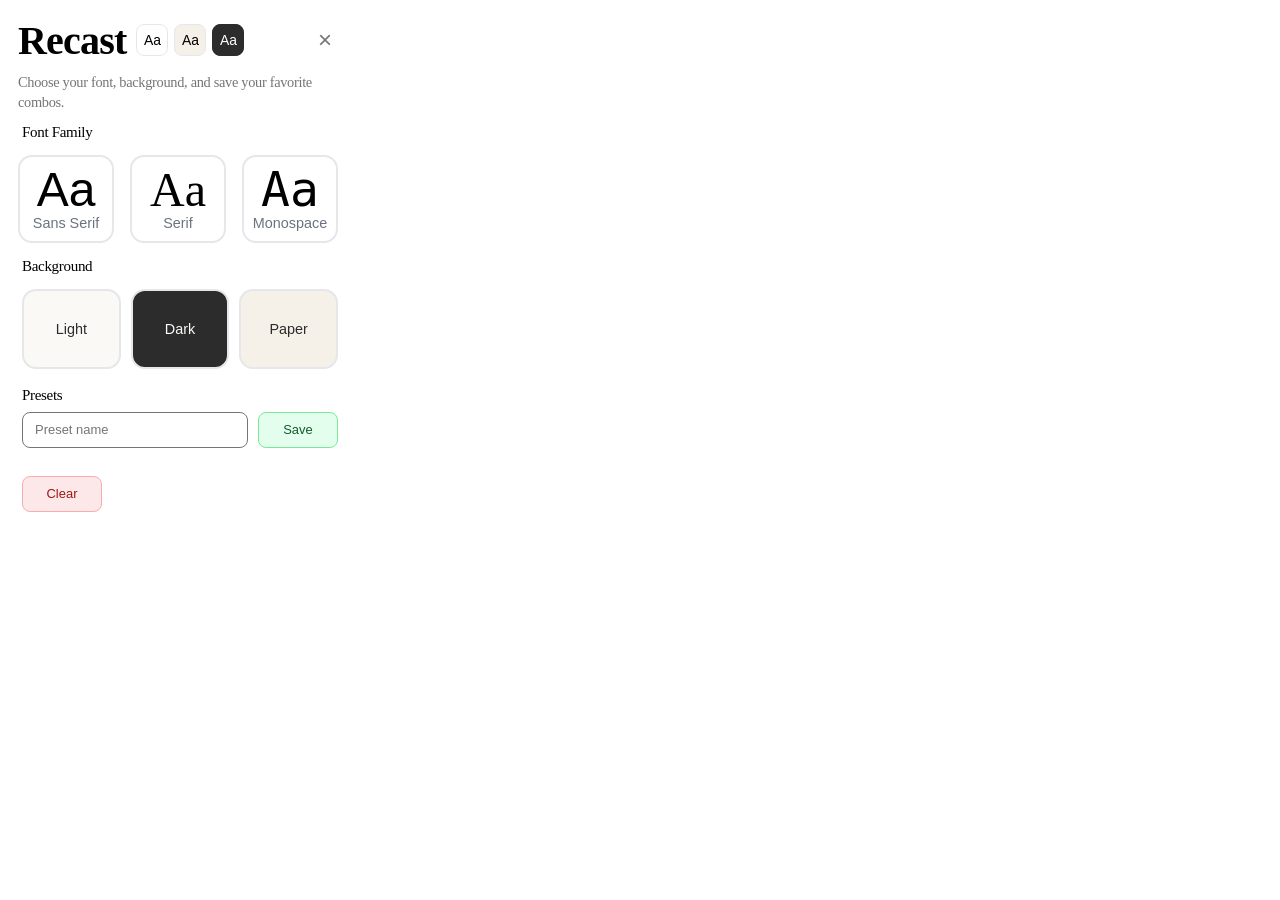
==== commit 09789fff: "Designed header moment - welcome message for first time visitors - need to add function for x - need" ====
--- a/recast/popup.html
+++ b/recast/popup.html
@@ -9,18 +9,19 @@
 	</head>
 <body>
 
-	<template id="li_template">
-		<li>
-			<a>
-				<h3 class="title">Type Tuner</h3>
-				<p class="pathname">Font</p>
-			</a>
-		</li>
-	</template>
-
 	<header>
-		<h1>Recast 🪄</h1>
-		<h2>Customize how you consume content.</h2>
+		<section id="welcome-header">
+			<div id="welcome-top">
+				<h1>Recast</h1>
+				<div class="welcome-previews">
+					<button class="preview-btn">Aa</button>
+					<button class="preview-btn paper">Aa</button>
+					<button class="preview-btn dark">Aa</button>
+				</div>
+				<button id="welcome-close">×</button>
+			</div>
+			<p id="welcome-desc">Choose your font, background, and save your favorite combos.</p>
+		</section>
 	</header>
 
 	<main>
--- a/recast/popup.css
+++ b/recast/popup.css
@@ -24,7 +24,7 @@
 }
 
 h1 {
-  font-size: 2.18rem;
+  font-size: 2.5rem;
   font-weight: 700;
   letter-spacing: -0.05rem;
 }
@@ -123,7 +123,7 @@
 }
 
 .font-label {
-  font-size: 0.81rem;
+  font-size: 0.9rem;
   color: #6B7280;
 }
 
@@ -246,4 +246,57 @@
   color: #9d1818;
   margin-block-start: 0.75rem;
   margin-inline-start: 0.25rem;
+}
+
+#welcome-header {
+    margin-block-end: 0.75rem;
+}
+
+#welcome-top {
+  display: flex;
+  align-items: center;
+  gap: 0.625rem;
+  height: 4rem;
+}
+
+#welcome-close {
+  margin-inline-start: auto;
+  background: none;
+  border: none;
+  font-size: 1.5rem;
+  line-height: 1rem;
+  cursor: pointer;
+  color: var(--color-muted);
+}
+
+#welcome-desc {
+  margin-block-end: 0.75rem;
+  color: var(--color-muted);
+  font-size: 0.9rem;
+  line-height: 1.25rem;
+}
+
+.welcome-previews {
+  display: flex;
+  gap: 0.375rem;
+}
+
+.preview-btn {
+  width: 2rem;
+  height: 2rem;
+  border-radius: 8px;
+  border: 1px solid var(--color-border);
+  background: white;
+  font-size: 0.87rem;
+  cursor: pointer;
+}
+
+.preview-btn.paper { 
+  background: #F5F0E8; 
+}
+
+.preview-btn.dark  { 
+  background: #2c2c2c; 
+  color: white;
+  border-color: #2c2c2c; 
 }
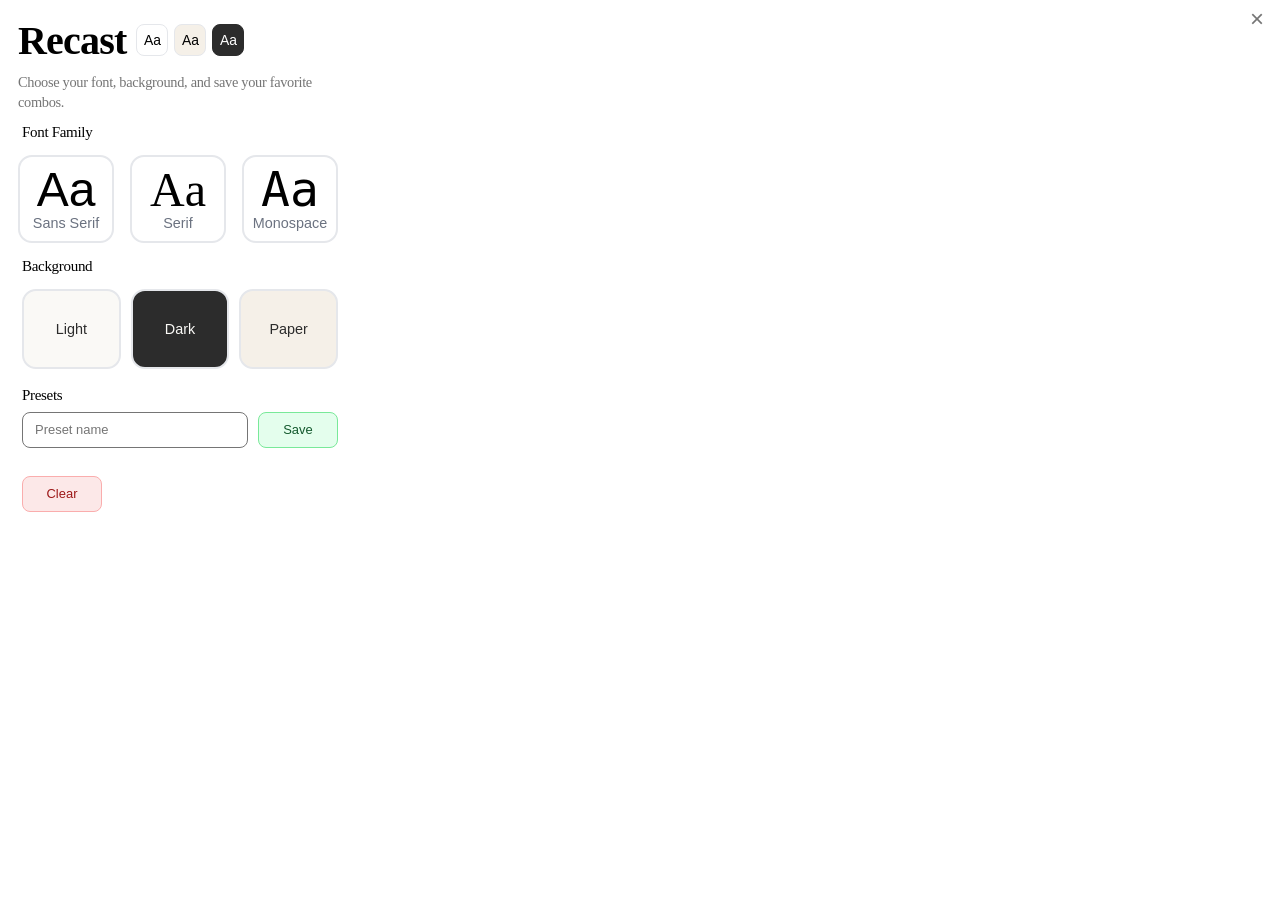
==== commit 72636b47: "Final fixes - removed reset was too messy - fixed the dark swatch bug when selected first - able to " ====
--- a/recast/popup.html
+++ b/recast/popup.html
@@ -4,25 +4,26 @@
 		<meta charset="UTF-8" />
 		<meta http-equiv="X-UA-Compatible" content="IE=edge" />
 		<meta name="viewport" content="width=device-width, initial-scale=1.0" />
-		<link href="reset.css"rel="stylesheet">
 		<link rel="stylesheet" href="./popup.css" />
 	</head>
 <body>
 
-	<header>
-		<section id="welcome-header">
-			<div id="welcome-top">
-				<h1>Recast</h1>
-				<div class="welcome-previews">
-					<button class="preview-btn">Aa</button>
-					<button class="preview-btn paper">Aa</button>
-					<button class="preview-btn dark">Aa</button>
-				</div>
-				<button id="welcome-close">×</button>
-			</div>
-			<p id="welcome-desc">Choose your font, background, and save your favorite combos.</p>
-		</section>
-	</header>
+
+<button id="welcome-close">×</button>
+
+<header id="welcome-header">
+  <div id="welcome-content">
+    <div id="welcome-top">
+      <h1>Recast</h1>
+      <div class="welcome-previews">
+        <button class="preview-btn">Aa</button>
+        <button class="preview-btn paper">Aa</button>
+        <button class="preview-btn dark">Aa</button>
+      </div>
+    </div>
+    <p id="welcome-desc">Choose your font, background, and save your favorite combos.</p>
+  </div>
+</header>
 
 	<main>
 		<section class="font-section">
--- a/recast/popup.css
+++ b/recast/popup.css
@@ -299,4 +299,19 @@
   background: #2c2c2c; 
   color: white;
   border-color: #2c2c2c; 
-}+}
+
+
+#welcome-header {
+  position: relative;
+}
+
+#welcome-close {
+  position: absolute;
+  top: 10px;
+  right: 10px;
+  z-index: 9999;
+  background: none;
+  border: none;
+  cursor: pointer;
+}
